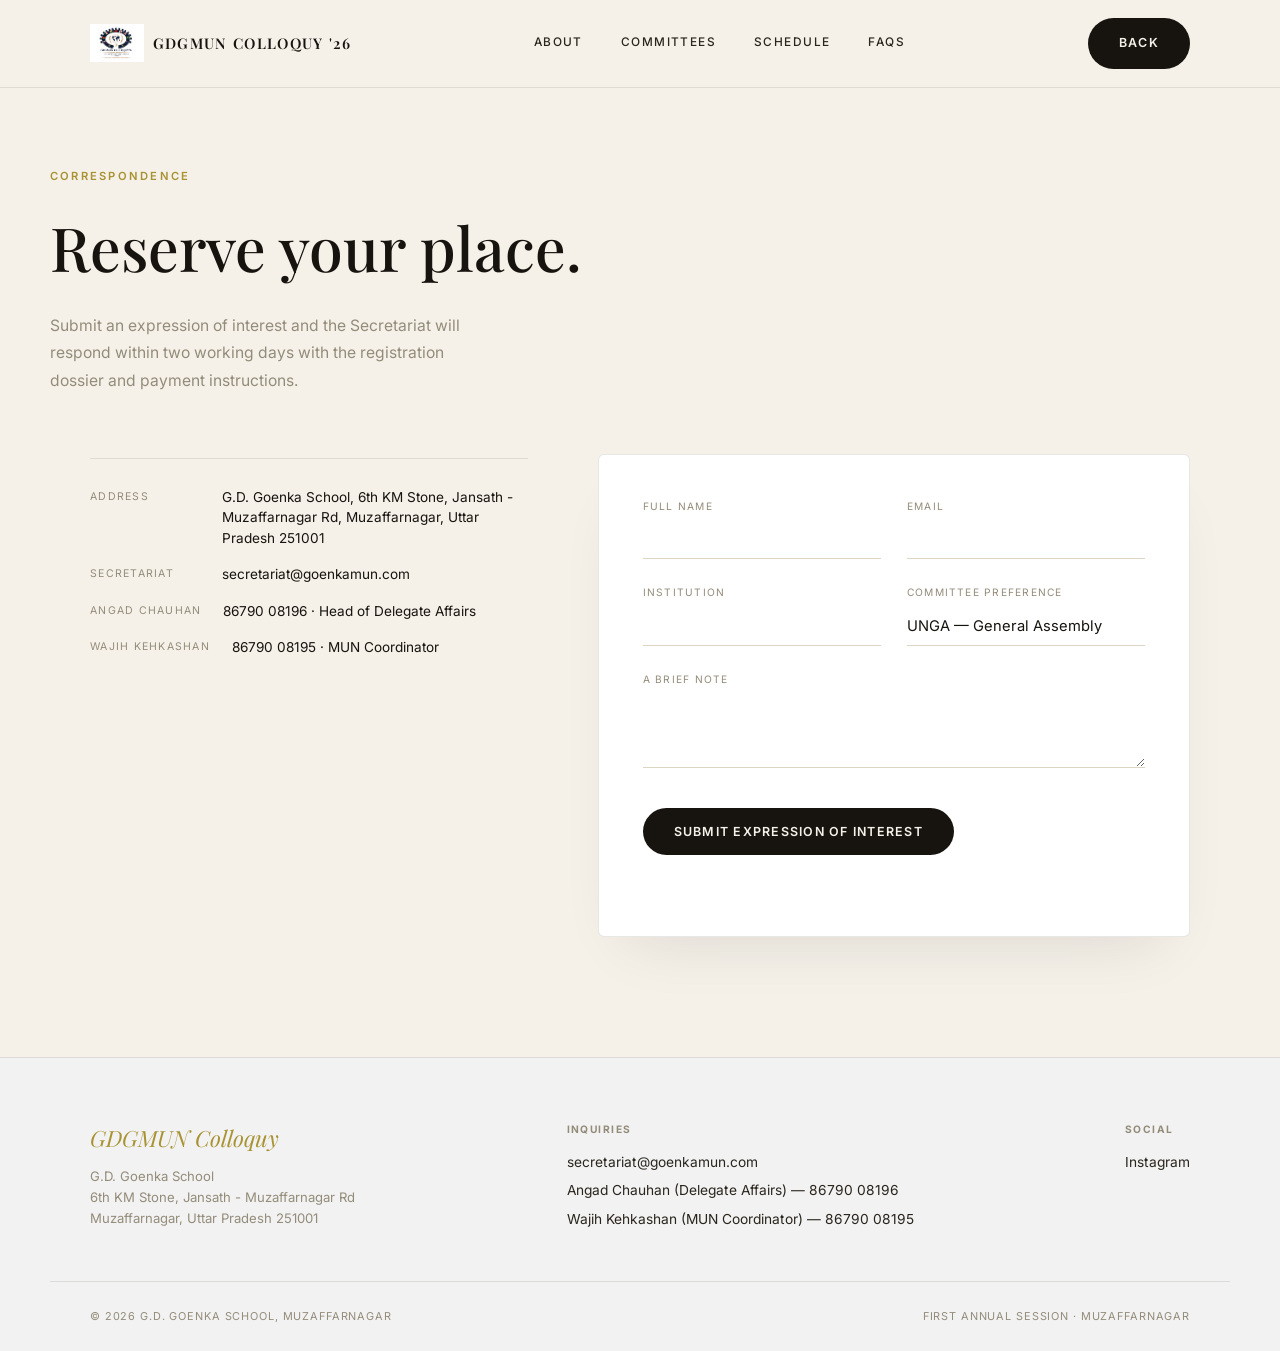
==== apply.html @ 3ddb2285 "Add files via upload" ====
<!DOCTYPE html>
<html lang="en">
<head>
<meta charset="UTF-8">
<meta name="viewport" content="width=device-width, initial-scale=1.0">
<title>Reserve Your Place — GDGMUN COLLOQUY '26</title>
<link rel="stylesheet" href="styles.css">
</head>
<body>

<nav class="nav">
  <div class="nav-inner">
    <a href="index.html" class="logo"><img src="logo.png" alt="GDGMUN Colloquy logo">GDGMUN COLLOQUY '26</a>
    <ul class="nav-links">
      <li><a href="index.html#about">About</a></li>
      <li><a href="index.html#committees">Committees</a></li>
      <li><a href="index.html#schedule">Schedule</a></li>
      <li><a href="index.html#faqs">FAQs</a></li>
    </ul>
    <div class="nav-cta-wrap">
      <a href="index.html" class="btn btn-dark">Back</a>
    </div>
  </div>
</nav>

<div class="apply-hero">
  <div class="apply-hero-inner">
    <div class="chapter-label">Correspondence</div>
    <h1>Reserve your place.</h1>
    <p>Submit an expression of interest and the Secretariat will respond within two working days with the registration dossier and payment instructions.</p>
  </div>
</div>

<div class="apply-grid">
  <div class="contact-left" style="padding-top:4px;">
    <div class="contact-info" style="border-top:1px solid var(--line-soft); padding-top:28px;">
      <div class="row"><span class="label">Address</span><span>G.D. Goenka School, 6th KM Stone, Jansath - Muzaffarnagar Rd, Muzaffarnagar, Uttar Pradesh 251001</span></div>
      <div class="row"><span class="label">Secretariat</span><span>secretariat@goenkamun.com</span></div>
      <div class="row"><span class="label">Angad Chauhan</span><span>86790 08196 · Head of Delegate Affairs</span></div>
      <div class="row"><span class="label">Wajih Kehkashan</span><span>86790 08195 · MUN Coordinator</span></div>
    </div>
  </div>

  <div class="card-form">
    <form id="applyForm">
      <div class="form-row">
        <div class="field">
          <label for="fullName">Full Name</label>
          <input type="text" id="fullName" name="fullName" required>
        </div>
        <div class="field">
          <label for="email">Email</label>
          <input type="email" id="email" name="email" required>
        </div>
      </div>
      <div class="form-row">
        <div class="field">
          <label for="institution">Institution</label>
          <input type="text" id="institution" name="institution" required>
        </div>
        <div class="field">
          <label for="committee">Committee Preference</label>
          <select id="committee" name="committee">
            <option>UNGA — General Assembly</option>
            <option>AIPPM — All India Political Parties Meet</option>
            <option>UNSC — Security Council (Double Delegation)</option>
            <option>UNHRC — Human Rights</option>
            <option>WHO — World Health</option>
            <option>Lok Sabha</option>
            <option>I.P — International Press</option>
          </select>
        </div>
      </div>
      <div class="field full">
        <label for="note">A Brief Note</label>
        <textarea id="note" name="note" rows="3"></textarea>
      </div>
      <button type="submit" class="btn btn-dark" id="submitBtn">Submit Expression of Interest</button>
      <div class="form-note" id="formNote">Thank you. The Secretariat will be in touch shortly.</div>
    </form>
  </div>
</div>

<footer>
  <div class="wrap footer-top">
    <div>
      <div class="footer-brand">GDGMUN Colloquy</div>
      <div class="footer-addr">G.D. Goenka School<br>6th KM Stone, Jansath - Muzaffarnagar Rd<br>Muzaffarnagar, Uttar Pradesh 251001</div>
    </div>
    <div class="footer-col">
      <h6>Inquiries</h6>
      <a href="mailto:secretariat@goenkamun.com">secretariat@goenkamun.com</a>
      <a href="tel:+918679008196">Angad Chauhan (Delegate Affairs) — 86790 08196</a>
      <a href="tel:+918679008195">Wajih Kehkashan (MUN Coordinator) — 86790 08195</a>
    </div>
    <div class="footer-col">
      <h6>Social</h6>
      <a href="https://www.instagram.com/gdgmun_colloquy_muzaffarnagar/" target="_blank" rel="noopener">Instagram</a>
    </div>
  </div>
  <div class="wrap footer-bottom">
    <span>© 2026 G.D. Goenka School, Muzaffarnagar</span>
    <span>First Annual Session · Muzaffarnagar</span>
  </div>
</footer>

<script src="script.js"></script>
</body>
</html>
---- styles.css ----
/* ============================================================
   GOENKA MUN 2026 — shared stylesheet
   ============================================================ */

@import url('https://fonts.googleapis.com/css2?family=Playfair+Display:ital,wght@0,400;0,500;0,600;1,400;1,500&family=Inter:wght@300;400;500;600&display=swap');

:root{
  --cream:        #f5f1e9;
  --cream-2:      #F2F2F2;   /* Concrete */
  --ink:           #17140f;
  --ink-soft:      #2a251d;
  --line:          #ddd5c4;
  --line-soft:     rgba(23,20,15,0.1);
  --muted:         #948c7a;
  --gold:          #A89232;  /* Luxor Gold */
  --gold-2:        #bfa93f;  /* lighter gold, for dark-bg contexts */
  --chronology-bg: #00022E;  /* dark blue — chronology section only, per brief */

  --serif: 'Playfair Display', Georgia, serif;
  --sans:  'Inter', -apple-system, BlinkMacSystemFont, 'Segoe UI', sans-serif;

  --eyebrow: 0.72rem;
}

*,*::before,*::after{ box-sizing:border-box; }

html{ scroll-behavior:smooth; }

body{
  margin:0;
  background:var(--cream);
  color:var(--ink);
  font-family:var(--sans);
  font-weight:400;
  line-height:1.5;
  -webkit-font-smoothing:antialiased;
}

a{ color:inherit; text-decoration:none; }
img{ max-width:100%; display:block; }
ul{ list-style:none; margin:0; padding:0; }
button{ font-family:inherit; cursor:pointer; }
input,select,textarea{ font-family:inherit; }

:focus-visible{
  outline:2px solid var(--gold);
  outline-offset:3px;
}

.eyebrow{
  font-size:var(--eyebrow);
  letter-spacing:0.18em;
  text-transform:uppercase;
  color:var(--gold);
  font-weight:600;
}

.wrap{
  max-width:1180px;
  margin:0 auto;
  padding:0 40px;
}

/* ---------------- Buttons ---------------- */
.btn{
  display:inline-flex;
  align-items:center;
  justify-content:center;
  gap:8px;
  padding:15px 30px;
  border-radius:999px;
  font-size:0.78rem;
  letter-spacing:0.1em;
  text-transform:uppercase;
  font-weight:600;
  border:1px solid transparent;
  transition:all .25s ease;
  white-space:nowrap;
}
.btn-dark{ background:var(--ink); color:var(--cream); }
.btn-dark:hover{ background:var(--gold); color:var(--ink); }
.btn-outline{ background:transparent; color:var(--ink); border-color:var(--line); }
.btn-outline:hover{ border-color:var(--ink); }
.btn-light{ background:var(--cream); color:var(--ink); }
.btn-light:hover{ background:var(--gold); color:var(--ink); }
.btn:disabled{ opacity:0.6; cursor:default; }

/* ---------------- Nav ---------------- */
.nav{
  position:sticky;
  top:0;
  z-index:100;
  background:rgba(245,241,233,0.88);
  backdrop-filter:blur(10px);
  border-bottom:1px solid var(--line-soft);
}
.nav-inner{
  max-width:1180px;
  margin:0 auto;
  padding:18px 40px;
  display:flex;
  align-items:center;
  justify-content:space-between;
}
.logo{
  display:flex;
  align-items:center;
  gap:9px;
  font-family:var(--serif);
  font-size:0.92rem;
  letter-spacing:0.09em;
  text-transform:uppercase;
  font-weight:600;
}
.logo .dot{
  width:7px; height:7px; border-radius:50%;
  background:var(--gold);
  display:inline-block;
}
.logo img{
  height:38px;
  width:auto;
  display:block;
}
.nav-links{
  display:flex;
  gap:38px;
  font-size:0.74rem;
  letter-spacing:0.12em;
  text-transform:uppercase;
  font-weight:500;
  color:var(--ink-soft);
}
.nav-links a{ position:relative; padding-bottom:4px; }
.nav-links a:hover{ color:var(--gold); }
.nav-cta-wrap{ display:flex; align-items:center; gap:22px; }
.nav-burger{ display:none; }

/* ---------------- Hero ---------------- */
.hero{
  padding:88px 40px 40px;
  text-align:center;
}
.hero-eyebrow{
  font-size:0.72rem;
  letter-spacing:0.22em;
  text-transform:uppercase;
  color:var(--gold);
  font-weight:600;
  margin-bottom:28px;
}
.hero h1{
  font-family:var(--serif);
  font-weight:500;
  font-size:clamp(3rem,7vw,5.6rem);
  line-height:1.05;
  margin:0 0 28px;
  letter-spacing:-0.01em;
}
.hero h1 em{
  font-style:italic;
  font-weight:400;
  color:var(--ink);
}
.hero p{
  max-width:520px;
  margin:0 auto 40px;
  color:var(--muted);
  font-size:1rem;
  line-height:1.7;
}
.hero-actions{
  display:flex;
  gap:16px;
  justify-content:center;
  margin-bottom:56px;
}
.hero-meta{
  display:flex;
  align-items:center;
  justify-content:space-between;
  max-width:1180px;
  margin:0 auto;
  padding:22px 0;
  border-top:1px solid var(--line-soft);
  font-size:0.82rem;
  color:var(--muted);
}
.hero-meta .socials{ display:flex; gap:18px; font-size:0.7rem; letter-spacing:0.1em; text-transform:uppercase; }
.hero-meta .socials a:hover{ color:var(--gold); }

.hero-image{
  position:relative;
  max-width:1180px;
  margin:0 auto 0;
  padding:0 40px;
}
.hero-image .frame{
  position:relative;
  border-radius:4px;
  overflow:hidden;
  height:520px;
}
.hero-image img{ width:100%; height:100%; object-fit:cover; }
.hero-image .cap{
  position:absolute;
  left:28px; bottom:28px;
  background:rgba(23,20,15,0.55);
  color:#fff;
  font-size:0.68rem;
  letter-spacing:0.12em;
  text-transform:uppercase;
  padding:9px 16px;
  border-radius:999px;
  backdrop-filter:blur(4px);
}

/* ---------------- Section shells ---------------- */
section{ padding:120px 0; }
.section-tight{ padding:80px 0; }
.chapter-label{
  font-size:0.7rem;
  letter-spacing:0.2em;
  text-transform:uppercase;
  color:var(--gold);
  font-weight:600;
  margin-bottom:18px;
}
h2.section-title{
  font-family:var(--serif);
  font-weight:500;
  font-size:clamp(2.1rem,4vw,3rem);
  margin:0;
  letter-spacing:-0.01em;
}

/* ---------------- Prologue ---------------- */
.prologue{ padding:100px 0; border-bottom:1px solid var(--line-soft); }
.prologue-grid{
  display:grid;
  grid-template-columns:1fr 1fr;
  gap:70px;
  align-items:start;
}
.prologue h2{
  font-family:var(--serif);
  font-weight:500;
  font-size:clamp(2rem,4vw,2.9rem);
  line-height:1.18;
  margin:14px 0 0;
}
.prologue-right p{
  color:var(--muted);
  font-size:0.98rem;
  line-height:1.8;
  margin:0 0 40px;
}
.stat-row{
  display:flex;
  gap:56px;
  border-top:1px solid var(--line-soft);
  padding-top:28px;
}
.stat b{
  display:block;
  font-family:var(--serif);
  font-size:1.9rem;
  font-weight:500;
  margin-bottom:6px;
}
.stat span{
  font-size:0.66rem;
  letter-spacing:0.14em;
  text-transform:uppercase;
  color:var(--muted);
}

/* ---------------- Assemblies (committees) ---------------- */
.assemblies-head{
  display:flex;
  align-items:flex-end;
  justify-content:space-between;
  margin-bottom:56px;
}
.assemblies-head .right a{
  font-size:0.72rem;
  letter-spacing:0.1em;
  text-transform:uppercase;
  color:var(--muted);
  border-bottom:1px solid var(--line);
  padding-bottom:3px;
}
.assemblies-head .right a:hover{ color:var(--gold); border-color:var(--gold); }

.committee-grid{
  display:grid;
  grid-template-columns:repeat(3,1fr);
  border-top:1px solid var(--line-soft);
  border-left:1px solid var(--line-soft);
}
.committee-card{
  border-right:1px solid var(--line-soft);
  border-bottom:1px solid var(--line-soft);
  padding:40px 36px;
  transition:background .25s ease;
}
.committee-card:hover{ background:var(--cream-2); }
.committee-card .abbr{
  font-size:0.68rem;
  letter-spacing:0.16em;
  text-transform:uppercase;
  color:var(--gold);
  font-weight:600;
  margin-bottom:14px;
  display:block;
}
.committee-card h3{
  font-family:var(--serif);
  font-style:italic;
  font-weight:400;
  font-size:1.35rem;
  margin:0 0 16px;
}
.committee-card p{
  color:var(--muted);
  font-size:0.88rem;
  line-height:1.7;
  margin:0 0 20px;
}
.committee-card .tag{
  font-size:0.62rem;
  letter-spacing:0.12em;
  text-transform:uppercase;
  color:var(--muted);
  border-top:1px solid var(--line-soft);
  padding-top:14px;
  display:block;
}
/* 7-committee layout: last card spans full width so the boxed grid
   doesn't leave empty bordered cells on the final row */
.committee-card.span-full{
  grid-column:1 / -1;
}
.committee-card.span-full p{ max-width:760px; }

/* ---------------- Chronology (dark) ---------------- */
.chronology{
  background:var(--chronology-bg);
  color:var(--cream);
  text-align:center;
}
.chronology .chapter-label{ color:var(--gold-2); }
.chronology h2{
  font-family:var(--serif);
  font-weight:500;
  font-size:clamp(2.2rem,4.5vw,3.1rem);
  margin:0 0 8px;
}
.chronology .sub{
  color:rgba(245,241,233,0.5);
  font-size:0.78rem;
  letter-spacing:0.1em;
  text-transform:uppercase;
  margin-bottom:70px;
}
.timeline{
  max-width:780px;
  margin:0 auto;
  text-align:left;
}
.tl-item{
  display:grid;
  grid-template-columns:170px 1fr;
  gap:36px;
  padding:26px 0;
  border-top:1px solid rgba(245,241,233,0.14);
}
.tl-item:last-child{ border-bottom:1px solid rgba(245,241,233,0.14); }
.tl-day{
  font-size:0.72rem;
  letter-spacing:0.1em;
  text-transform:uppercase;
  color:rgba(245,241,233,0.45);
}
.tl-day b{ color:var(--gold-2); font-weight:600; }
.tl-body h4{
  font-family:var(--serif);
  font-style:italic;
  font-weight:400;
  font-size:1.2rem;
  margin:0 0 6px;
}
.tl-body p{
  color:rgba(245,241,233,0.55);
  font-size:0.85rem;
  margin:0;
  max-width:480px;
}

/* ---------------- Why / argument ---------------- */
.why-head{ text-align:left; max-width:640px; margin-bottom:64px; }
.why-grid{
  display:grid;
  grid-template-columns:repeat(4,1fr);
  gap:40px;
}
.why-item .num{
  font-family:var(--serif);
  font-style:italic;
  color:var(--gold);
  font-size:0.95rem;
  margin-bottom:20px;
  display:block;
}
.why-item h4{
  font-size:1rem;
  font-weight:600;
  margin:0 0 12px;
  letter-spacing:-0.01em;
}
.why-item p{
  color:var(--muted);
  font-size:0.86rem;
  line-height:1.7;
  margin:0;
}


/* ---------------- Archive (single collage image) ---------------- */
.archive-head{ display:flex; justify-content:space-between; align-items:flex-end; margin-bottom:56px; }
.archive-head .right{
  font-size:0.72rem;
  letter-spacing:0.1em;
  text-transform:uppercase;
  color:var(--muted);
}
.archive-grid{
  display:block;
}
.archive-grid .archive-single{
  width:100%;
  height:auto;
  display:block;
  object-fit:cover;
  border-radius:4px;
}

/* ---------------- FAQ ---------------- */
.faq-inner{ max-width:820px; margin:0 auto; }
.faq-inner h2{ text-align:center; margin-bottom:64px; }
.faq-item{
  border-bottom:1px solid var(--line-soft);
}
.faq-q{
  width:100%;
  background:none;
  border:none;
  text-align:left;
  padding:28px 4px;
  display:flex;
  align-items:center;
  justify-content:space-between;
  font-family:var(--serif);
  font-style:italic;
  font-size:1.15rem;
  color:var(--ink);
}
.faq-q .plus{
  font-family:var(--sans);
  font-style:normal;
  font-size:1.3rem;
  color:var(--gold);
  transition:transform .25s ease;
  font-weight:300;
  flex:none;
  margin-left:20px;
}
.faq-item.open .faq-q .plus{ transform:rotate(45deg); }
.faq-a{
  max-height:0;
  overflow:hidden;
  transition:max-height .3s ease;
}
.faq-a p{
  color:var(--muted);
  font-size:0.9rem;
  line-height:1.75;
  padding:0 4px 28px;
  margin:0;
  max-width:640px;
}

/* ---------------- Location / Find us ---------------- */
.location{ border-top:1px solid var(--line-soft); }
.location-grid{
  display:grid;
  grid-template-columns:0.85fr 1.15fr;
  gap:70px;
  align-items:center;
}
.location-left h2{
  font-family:var(--serif);
  font-weight:500;
  font-size:clamp(2.1rem,4vw,3rem);
  margin:14px 0 20px;
}
.location-left p{
  color:var(--muted);
  font-size:0.95rem;
  line-height:1.8;
  max-width:420px;
  margin:0 0 32px;
}
.location-actions{ display:flex; gap:16px; }
.map-frame{
  position:relative;
  border-radius:4px;
  overflow:hidden;
  height:420px;
  border:1px solid var(--line-soft);
}
.map-frame iframe{
  width:100%;
  height:100%;
  border:0;
  display:block;
  filter:grayscale(12%) contrast(1.02);
}

/* ---------------- Contact / Reserve ---------------- */
.contact{ border-top:1px solid var(--line-soft); }
.contact-grid{
  display:grid;
  grid-template-columns:0.85fr 1.15fr;
  gap:70px;
}
.contact-left h2{
  font-family:var(--serif);
  font-weight:500;
  font-size:clamp(2.1rem,4vw,3rem);
  margin:14px 0 20px;
}
.contact-left p{
  color:var(--muted);
  font-size:0.95rem;
  line-height:1.75;
  max-width:400px;
  margin:0 0 40px;
}
.contact-info{
  border-top:1px solid var(--line-soft);
  padding-top:28px;
  display:flex;
  flex-direction:column;
  gap:16px;
}
.contact-info .row{ display:flex; gap:22px; font-size:0.85rem; }
.contact-info .label{
  min-width:110px;
  font-size:0.66rem;
  letter-spacing:0.12em;
  text-transform:uppercase;
  color:var(--muted);
  padding-top:2px;
}

.card-form{
  background:#fff;
  border:1px solid var(--line-soft);
  border-radius:6px;
  padding:44px;
  box-shadow:0 30px 60px -30px rgba(23,20,15,0.12);
}
.form-row{ display:grid; grid-template-columns:1fr 1fr; gap:26px; margin-bottom:26px; }
.field label{
  display:block;
  font-size:0.64rem;
  letter-spacing:0.12em;
  text-transform:uppercase;
  color:var(--muted);
  margin-bottom:10px;
}
.field input,
.field select,
.field textarea{
  width:100%;
  border:none;
  border-bottom:1px solid var(--line);
  background:transparent;
  padding:6px 0 10px;
  font-size:0.92rem;
  color:var(--ink);
  outline:none;
  transition:border-color .2s ease;
}
.field input:focus,
.field select:focus,
.field textarea:focus{ border-color:var(--gold); }
.field textarea{ resize:vertical; min-height:70px; font-family:var(--sans); }
.field.full{ margin-bottom:34px; }
.field select{ appearance:none; -webkit-appearance:none; background:transparent; cursor:pointer; }

.form-note{
  margin-top:16px;
  font-family:var(--serif);
  font-style:italic;
  color:var(--gold);
  font-size:0.88rem;
  opacity:0;
  transition:opacity .3s ease;
}
.form-note.show{ opacity:1; }

/* ---------------- Footer ---------------- */
footer{
  background:var(--cream-2);
  border-top:1px solid var(--line-soft);
  padding:64px 0 26px;
}
.footer-top{
  display:flex;
  justify-content:space-between;
  gap:40px;
  padding-bottom:44px;
  margin-bottom:26px;
  border-bottom:1px solid var(--line-soft);
}
.footer-brand{ font-family:var(--serif); font-style:italic; font-size:1.4rem; color:var(--gold); margin-bottom:10px; }
.footer-addr{ color:var(--muted); font-size:0.82rem; line-height:1.6; max-width:280px; }
.footer-col h6{
  font-size:0.64rem;
  letter-spacing:0.14em;
  text-transform:uppercase;
  color:var(--muted);
  margin:0 0 14px;
}
.footer-col a, .footer-col p{
  display:block;
  font-size:0.86rem;
  color:var(--ink-soft);
  margin-bottom:8px;
}
.footer-col a:hover{ color:var(--gold); }
.footer-bottom{
  display:flex;
  justify-content:space-between;
  font-size:0.68rem;
  color:var(--muted);
  letter-spacing:0.08em;
  text-transform:uppercase;
}

/* ---------------- Apply page ---------------- */
.apply-hero{ padding:80px 40px 60px; }
.apply-hero-inner{ max-width:1180px; margin:0 auto; }
.apply-hero .chapter-label{ margin-bottom:16px; }
.apply-hero h1{
  font-family:var(--serif);
  font-weight:500;
  font-size:clamp(2.6rem,5.5vw,3.8rem);
  margin:0 0 20px;
}
.apply-hero p{
  color:var(--muted);
  font-size:0.98rem;
  line-height:1.75;
  max-width:440px;
  margin:0;
}
.apply-grid{
  max-width:1180px;
  margin:0 auto;
  padding:0 40px 120px;
  display:grid;
  grid-template-columns:0.85fr 1.15fr;
  gap:70px;
}
.sent-msg{
  font-family:var(--serif);
  font-style:italic;
  color:var(--gold);
  font-size:0.88rem;
  margin-top:16px;
}

/* ---------------- Responsive ---------------- */
@media (max-width:980px){
  .nav-links{ display:none; }
  .prologue-grid,
  .contact-grid,
  .location-grid,
  .apply-grid{ grid-template-columns:1fr; }
  .committee-grid{ grid-template-columns:repeat(2,1fr); }
  .why-grid{ grid-template-columns:repeat(2,1fr); gap:34px; }
}
@media (max-width:620px){
  .wrap,.hero,.hero-image{ padding-left:22px; padding-right:22px; }
  .committee-grid{ grid-template-columns:1fr; }
  .why-grid{ grid-template-columns:1fr; }
  .form-row{ grid-template-columns:1fr; }
  .hero-meta{ flex-direction:column; gap:14px; align-items:flex-start; }
  section{ padding:80px 0; }
  .footer-top{ flex-direction:column; gap:30px; }
  .map-frame{ height:300px; }
}

@media (prefers-reduced-motion: reduce){
  html{ scroll-behavior:auto; }
  *,*::before,*::after{ transition-duration:0.01ms !important; animation-duration:0.01ms !important; }
}
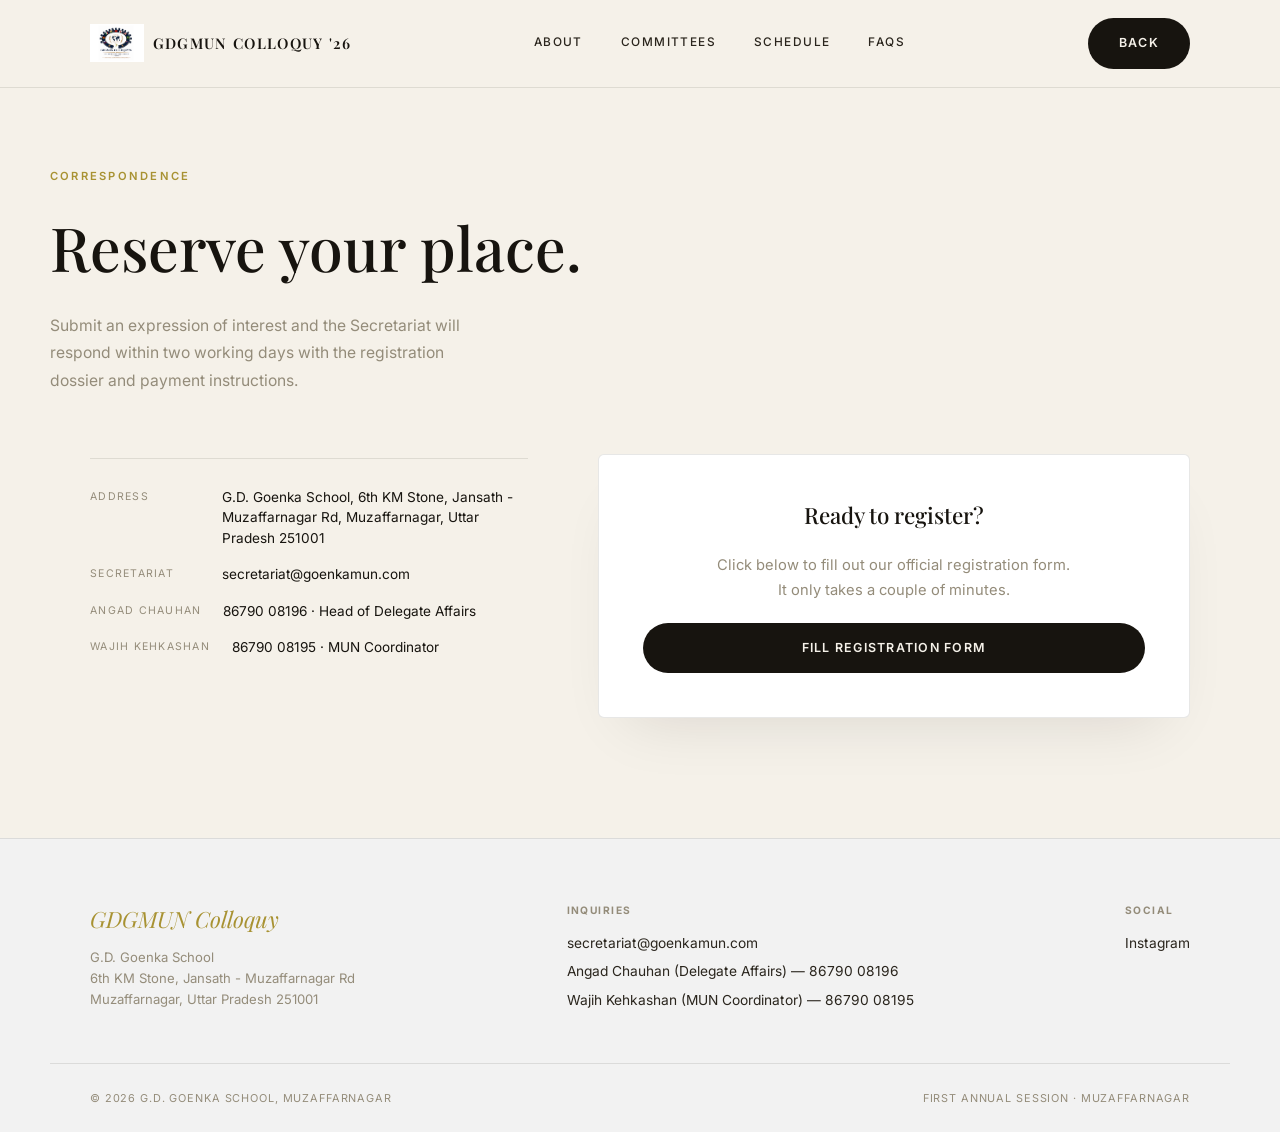
==== commit 5290db62: "Update apply.html" ====
--- a/apply.html
+++ b/apply.html
@@ -41,43 +41,10 @@
     </div>
   </div>
 
-  <div class="card-form">
-    <form id="applyForm">
-      <div class="form-row">
-        <div class="field">
-          <label for="fullName">Full Name</label>
-          <input type="text" id="fullName" name="fullName" required>
-        </div>
-        <div class="field">
-          <label for="email">Email</label>
-          <input type="email" id="email" name="email" required>
-        </div>
-      </div>
-      <div class="form-row">
-        <div class="field">
-          <label for="institution">Institution</label>
-          <input type="text" id="institution" name="institution" required>
-        </div>
-        <div class="field">
-          <label for="committee">Committee Preference</label>
-          <select id="committee" name="committee">
-            <option>UNGA — General Assembly</option>
-            <option>AIPPM — All India Political Parties Meet</option>
-            <option>UNSC — Security Council (Double Delegation)</option>
-            <option>UNHRC — Human Rights</option>
-            <option>WHO — World Health</option>
-            <option>Lok Sabha</option>
-            <option>I.P — International Press</option>
-          </select>
-        </div>
-      </div>
-      <div class="field full">
-        <label for="note">A Brief Note</label>
-        <textarea id="note" name="note" rows="3"></textarea>
-      </div>
-      <button type="submit" class="btn btn-dark" id="submitBtn">Submit Expression of Interest</button>
-      <div class="form-note" id="formNote">Thank you. The Secretariat will be in touch shortly.</div>
-    </form>
+  <div class="card-form" style="display:flex; flex-direction:column; align-items:center; justify-content:center; text-align:center; gap:20px;">
+    <h3 style="font-family:var(--serif); font-weight:500; font-size:1.4rem; margin:0;">Ready to register?</h3>
+    <p style="color:var(--muted); font-size:0.92rem; line-height:1.7; max-width:360px; margin:0;">Click below to fill out our official registration form. It only takes a couple of minutes.</p>
+    <a href="https://docs.google.com/forms/d/e/1FAIpQLScMuItA0tndtoW7aZM3w0YeORX50f2oAm7iC-nPapMJYFkEoA/viewform?usp=sharing&ouid=115895944353157641264" target="_blank" rel="noopener" class="btn btn-dark" style="width:100%;">Fill Registration Form</a>
   </div>
 </div>
 
@@ -106,4 +73,4 @@
 
 <script src="script.js"></script>
 </body>
-</html>+</html>
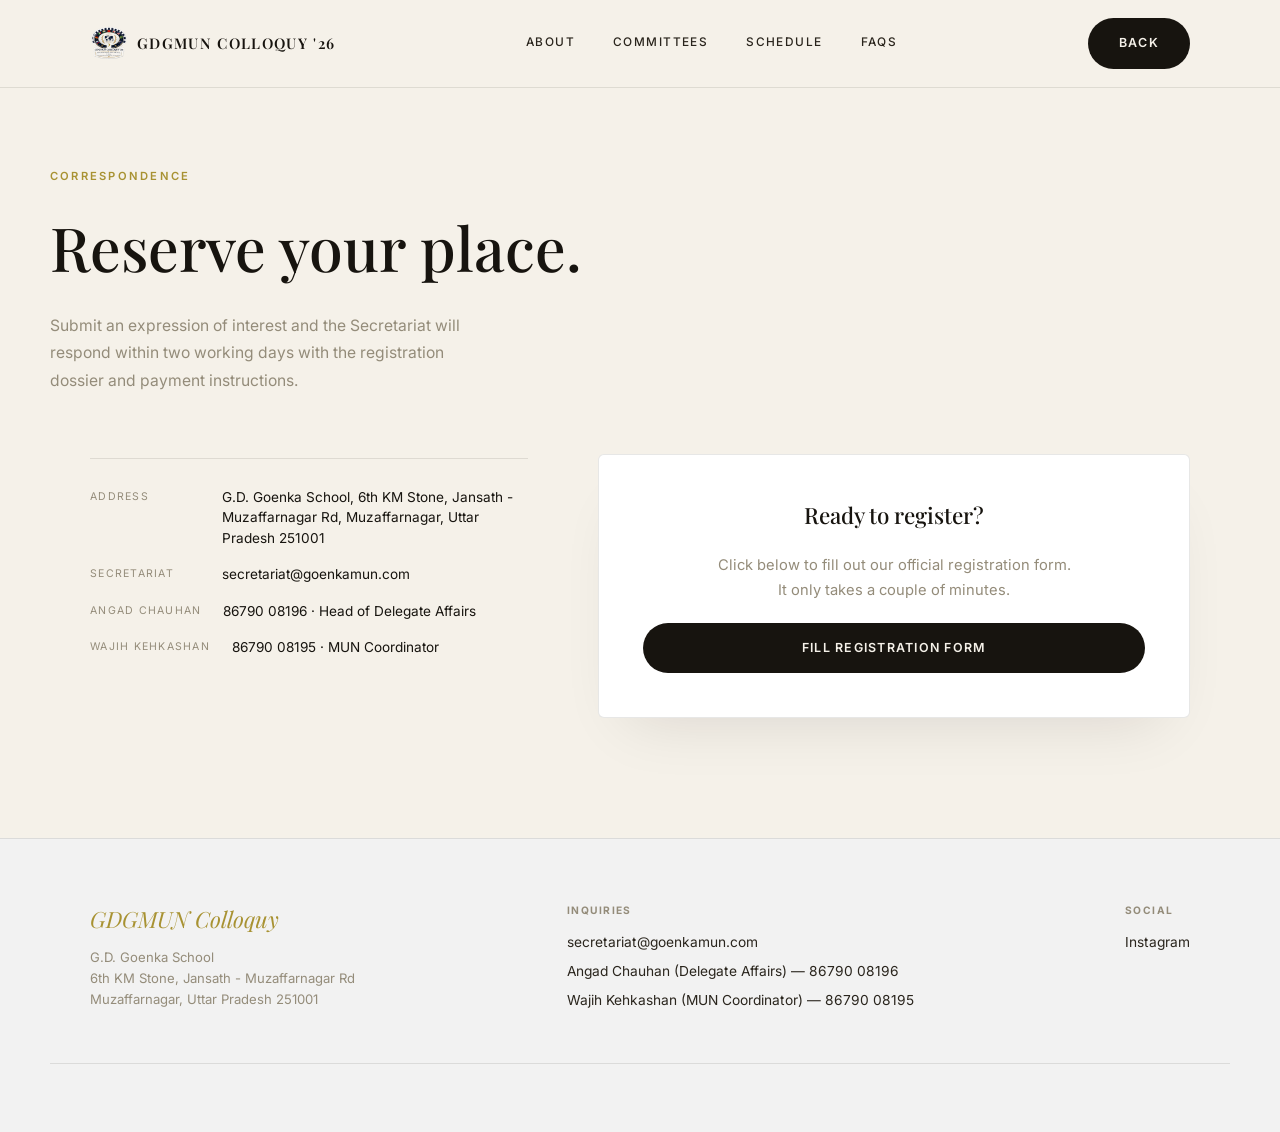
==== commit 83480cbe: "Add files via upload" ====
--- a/apply.html
+++ b/apply.html
@@ -73,4 +73,4 @@
 
 <script src="script.js"></script>
 </body>
-</html>
+</html>
--- a/styles.css
+++ b/styles.css
@@ -61,6 +61,23 @@
   padding:0 40px;
 }
 
+/* ---------------- Motion / Scroll reveal ---------------- */
+.reveal{
+  opacity:0;
+  transform:translateY(26px);
+  transition:opacity .7s cubic-bezier(.16,.8,.24,1),
+             transform .7s cubic-bezier(.16,.8,.24,1);
+  will-change:opacity, transform;
+}
+.reveal.in-view{
+  opacity:1;
+  transform:translateY(0);
+}
+@keyframes fadeUpIn{
+  from{ opacity:0; transform:translateY(22px); }
+  to{ opacity:1; transform:translateY(0); }
+}
+
 /* ---------------- Buttons ---------------- */
 .btn{
   display:inline-flex;
@@ -74,9 +91,11 @@
   text-transform:uppercase;
   font-weight:600;
   border:1px solid transparent;
-  transition:all .25s ease;
+  transition:background .25s ease, color .25s ease, border-color .25s ease, transform .25s ease, box-shadow .25s ease;
   white-space:nowrap;
 }
+.btn:hover{ transform:translateY(-3px); box-shadow:0 14px 26px -16px rgba(23,20,15,0.4); }
+.btn:active{ transform:translateY(-1px); }
 .btn-dark{ background:var(--ink); color:var(--cream); }
 .btn-dark:hover{ background:var(--gold); color:var(--ink); }
 .btn-outline{ background:transparent; color:var(--ink); border-color:var(--line); }
@@ -93,6 +112,10 @@
   background:rgba(245,241,233,0.88);
   backdrop-filter:blur(10px);
   border-bottom:1px solid var(--line-soft);
+  transition:box-shadow .35s ease;
+}
+.nav.scrolled{
+  box-shadow:0 12px 30px -22px rgba(23,20,15,0.35);
 }
 .nav-inner{
   max-width:1180px;
@@ -101,6 +124,17 @@
   display:flex;
   align-items:center;
   justify-content:space-between;
+  transition:padding .35s ease;
+}
+.nav.scrolled .nav-inner{
+  padding-top:12px;
+  padding-bottom:12px;
+}
+.logo img{
+  transition:transform .35s ease;
+}
+.nav.scrolled .logo img{
+  transform:scale(0.92);
 }
 .logo{
   display:flex;
@@ -131,8 +165,19 @@
   font-weight:500;
   color:var(--ink-soft);
 }
-.nav-links a{ position:relative; padding-bottom:4px; }
+.nav-links a{ position:relative; padding-bottom:4px; transition:color .25s ease; }
+.nav-links a::after{
+  content:'';
+  position:absolute;
+  left:0; bottom:0;
+  width:100%; height:1px;
+  background:var(--gold);
+  transform:scaleX(0);
+  transform-origin:right;
+  transition:transform .3s cubic-bezier(.16,.8,.24,1);
+}
 .nav-links a:hover{ color:var(--gold); }
+.nav-links a:hover::after{ transform:scaleX(1); transform-origin:left; }
 .nav-cta-wrap{ display:flex; align-items:center; gap:22px; }
 .nav-burger{ display:none; }
 
@@ -148,6 +193,7 @@
   color:var(--gold);
   font-weight:600;
   margin-bottom:28px;
+  animation:fadeUpIn .8s cubic-bezier(.16,.8,.24,1) both;
 }
 .hero h1{
   font-family:var(--serif);
@@ -156,6 +202,7 @@
   line-height:1.05;
   margin:0 0 28px;
   letter-spacing:-0.01em;
+  animation:fadeUpIn .9s cubic-bezier(.16,.8,.24,1) .12s both;
 }
 .hero h1 em{
   font-style:italic;
@@ -168,12 +215,14 @@
   color:var(--muted);
   font-size:1rem;
   line-height:1.7;
+  animation:fadeUpIn .9s cubic-bezier(.16,.8,.24,1) .24s both;
 }
 .hero-actions{
   display:flex;
   gap:16px;
   justify-content:center;
   margin-bottom:56px;
+  animation:fadeUpIn .9s cubic-bezier(.16,.8,.24,1) .36s both;
 }
 .hero-meta{
   display:flex;
@@ -200,8 +249,15 @@
   border-radius:4px;
   overflow:hidden;
   height:520px;
-}
-.hero-image img{ width:100%; height:100%; object-fit:cover; }
+  animation:fadeUpIn 1s cubic-bezier(.16,.8,.24,1) .48s both;
+}
+.hero-image img{
+  width:100%;
+  height:100%;
+  object-fit:cover;
+  transition:transform .8s cubic-bezier(.16,.8,.24,1);
+}
+.hero-image .frame:hover img{ transform:scale(1.04); }
 .hero-image .cap{
   position:absolute;
   left:28px; bottom:28px;
@@ -302,9 +358,17 @@
   border-right:1px solid var(--line-soft);
   border-bottom:1px solid var(--line-soft);
   padding:40px 36px;
-  transition:background .25s ease;
-}
-.committee-card:hover{ background:var(--cream-2); }
+  position:relative;
+  transition:background .25s ease, transform .3s ease, box-shadow .3s ease;
+}
+.committee-card:hover{
+  background:var(--cream-2);
+  transform:translateY(-6px);
+  box-shadow:0 26px 44px -30px rgba(23,20,15,0.3);
+  z-index:2;
+}
+.committee-card .abbr{ transition:letter-spacing .3s ease; }
+.committee-card:hover .abbr{ letter-spacing:0.22em; }
 .committee-card .abbr{
   font-size:0.68rem;
   letter-spacing:0.16em;
@@ -367,14 +431,36 @@
   max-width:780px;
   margin:0 auto;
   text-align:left;
-}
+  position:relative;
+  padding-left:26px;
+}
+.timeline::before{
+  content:'';
+  position:absolute;
+  left:0; top:6px; bottom:6px;
+  width:2px;
+  background:rgba(245,241,233,0.14);
+}
+.timeline::after{
+  content:'';
+  position:absolute;
+  left:0; top:6px;
+  width:2px;
+  height:0;
+  background:var(--gold-2);
+  transition:height 1.6s cubic-bezier(.16,.8,.24,1);
+}
+.timeline.in-view::after{ height:calc(100% - 12px); }
 .tl-item{
   display:grid;
   grid-template-columns:170px 1fr;
   gap:36px;
   padding:26px 0;
   border-top:1px solid rgba(245,241,233,0.14);
-}
+  transition:padding-left .3s ease, border-color .3s ease;
+}
+.tl-item:hover{ padding-left:12px; border-color:rgba(245,241,233,0.3); }
+.tl-item:hover .tl-day b{ color:#fff; }
 .tl-item:last-child{ border-bottom:1px solid rgba(245,241,233,0.14); }
 .tl-day{
   font-size:0.72rem;
@@ -382,7 +468,7 @@
   text-transform:uppercase;
   color:rgba(245,241,233,0.45);
 }
-.tl-day b{ color:var(--gold-2); font-weight:600; }
+.tl-day b{ color:var(--gold-2); font-weight:600; transition:color .3s ease; }
 .tl-body h4{
   font-family:var(--serif);
   font-style:italic;
@@ -404,6 +490,8 @@
   grid-template-columns:repeat(4,1fr);
   gap:40px;
 }
+.why-item{ transition:transform .3s ease; }
+.why-item:hover{ transform:translateY(-6px); }
 .why-item .num{
   font-family:var(--serif);
   font-style:italic;
@@ -411,7 +499,9 @@
   font-size:0.95rem;
   margin-bottom:20px;
   display:block;
-}
+  transition:transform .3s ease;
+}
+.why-item:hover .num{ transform:translateX(4px); }
 .why-item h4{
   font-size:1rem;
   font-weight:600;
@@ -436,6 +526,8 @@
 }
 .archive-grid{
   display:block;
+  overflow:hidden;
+  border-radius:4px;
 }
 .archive-grid .archive-single{
   width:100%;
@@ -443,7 +535,9 @@
   display:block;
   object-fit:cover;
   border-radius:4px;
-}
+  transition:transform .7s cubic-bezier(.16,.8,.24,1);
+}
+.archive-grid:hover .archive-single{ transform:scale(1.035); }
 
 /* ---------------- FAQ ---------------- */
 .faq-inner{ max-width:820px; margin:0 auto; }
@@ -464,22 +558,24 @@
   font-style:italic;
   font-size:1.15rem;
   color:var(--ink);
-}
+  transition:color .25s ease;
+}
+.faq-q:hover{ color:var(--gold); }
 .faq-q .plus{
   font-family:var(--sans);
   font-style:normal;
   font-size:1.3rem;
   color:var(--gold);
-  transition:transform .25s ease;
+  transition:transform .35s cubic-bezier(.16,.8,.24,1);
   font-weight:300;
   flex:none;
   margin-left:20px;
 }
-.faq-item.open .faq-q .plus{ transform:rotate(45deg); }
+.faq-item.open .faq-q .plus{ transform:rotate(135deg); }
 .faq-a{
   max-height:0;
   overflow:hidden;
-  transition:max-height .3s ease;
+  transition:max-height .4s cubic-bezier(.16,.8,.24,1);
 }
 .faq-a p{
   color:var(--muted);
@@ -706,5 +802,12 @@
 
 @media (prefers-reduced-motion: reduce){
   html{ scroll-behavior:auto; }
-  *,*::before,*::after{ transition-duration:0.01ms !important; animation-duration:0.01ms !important; }
+  *,*::before,*::after{
+    transition-duration:0.01ms !important;
+    animation-duration:0.01ms !important;
+    animation-delay:0.01ms !important;
+    transition-delay:0.01ms !important;
+  }
+  .reveal{ opacity:1 !important; transform:none !important; }
+  .timeline::after{ height:calc(100% - 12px) !important; }
 }
